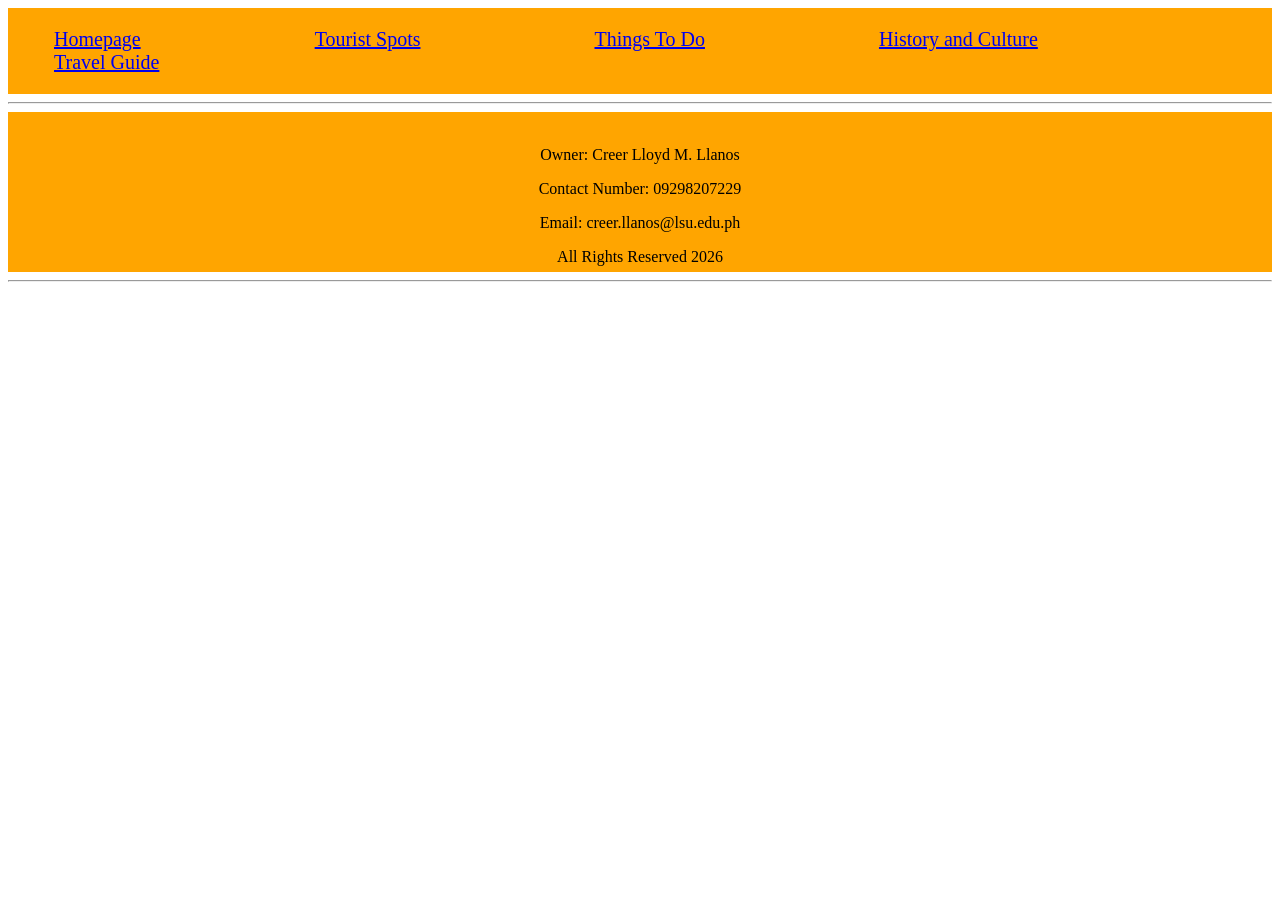
==== activities.html @ 077f2e90 "Add files via upload did a few changes and fixed hero image new html files added changes to css n" ====
<!DOCTYPE html>
<html lang="en">

<head>
    <meta charset="UTF-8">
    <meta name="viewport" content="width=device-width, initial-scale=1.0">
    <title>Activities and Experiences</title>
    <link rel="stylesheet" href="style.css">
</head>

<body>
    <nav>
        <ul>
            <li><a href="index.html">Homepage</a></li>
            <li><a href="destinations.html">Tourist Spots</a></li>
            <li><a href="activities.html">Things To Do</a></li>
            <li><a href="history.html">History and Culture</a></li>
            <li><a href="plan-trip.html">Travel Guide</a></li>
        </ul>
    </nav>

    <hr>
    <footer>
        <br>
        <p>Owner: Creer Lloyd M. Llanos</p>
        <p>Contact Number: 09298207229</p>
        <p>Email: creer.llanos@lsu.edu.ph</p>
        <p>All Rights Reserved 2026</p>
    </footer>
    <hr>
</body>

</html>
---- style.css ----
/* header */

.hero-section {
  position: relative;
  width: 100%;
  height: 100vh;
  background-image: url(Images/tmporara.jpg); /* Replace with your image URL */
  background-position: center center;
  background-repeat: no-repeat;
  background-size: cover;
}

.hero-overlay {
  position: absolute;
  top: 0;
  left: 0;
  width: 100%;
  height: 100%;
  background: rgba(0, 0, 0, 0.4);
  display: flex;
  justify-content: center;
  align-items: center;
  text-align: center;
  padding: 0 20px;
}

.hero-content {
    color: orange;
    text-align: center;
    font-family: Arial, Helvetica, sans-serif;
    text-shadow: 2px 4px 6px;
    font-size: 40px;
    text-wrap: balance;
}

.hero-title {
  font-size: 3rem;
  font-weight: 700;
  margin-bottom: 20px;
  line-height: 1.2;
}

.hero-subtitle {
  font-size: 1.25rem;
  margin-bottom: 30px;
  font-weight: 300;
  opacity: 0.9;
}

.hero-btn {
  display: inline-block;
  padding: 12px 30px;
  font-size: 1rem;
  font-weight: 600;
  color: #ffffff;
  background-color: #007bff; /* Primary Blue color */
  text-decoration: none;
  border-radius: 5px;
  transition: background-color 0.3s ease, transform 0.2s ease;
}

.hero-btn:hover {
  background-color: #0056b3;
  transform: translateY(-2px);
}

/* Responsive Scaling for Smaller Screens */
@media (max-width: 768px) {
  .hero-title {
    font-size: 2.2rem;
  }
  .hero-subtitle {
    font-size: 1rem;
  }
}

/* navigation*/
nav {
    list-style: none; 
    margin: 0; 
    padding: 4px 6px; 
    background-color: orange;
}

nav li {
    display: inline-block;
    margin-right: 170px; 
    font-size: 20px;
    text-align: center; 
}

/* footer */

footer {
    text-align: center;
    background-color: orange;
    height: 160px;
}

/* Homepage */
.introduction {
    text-align:center;
}
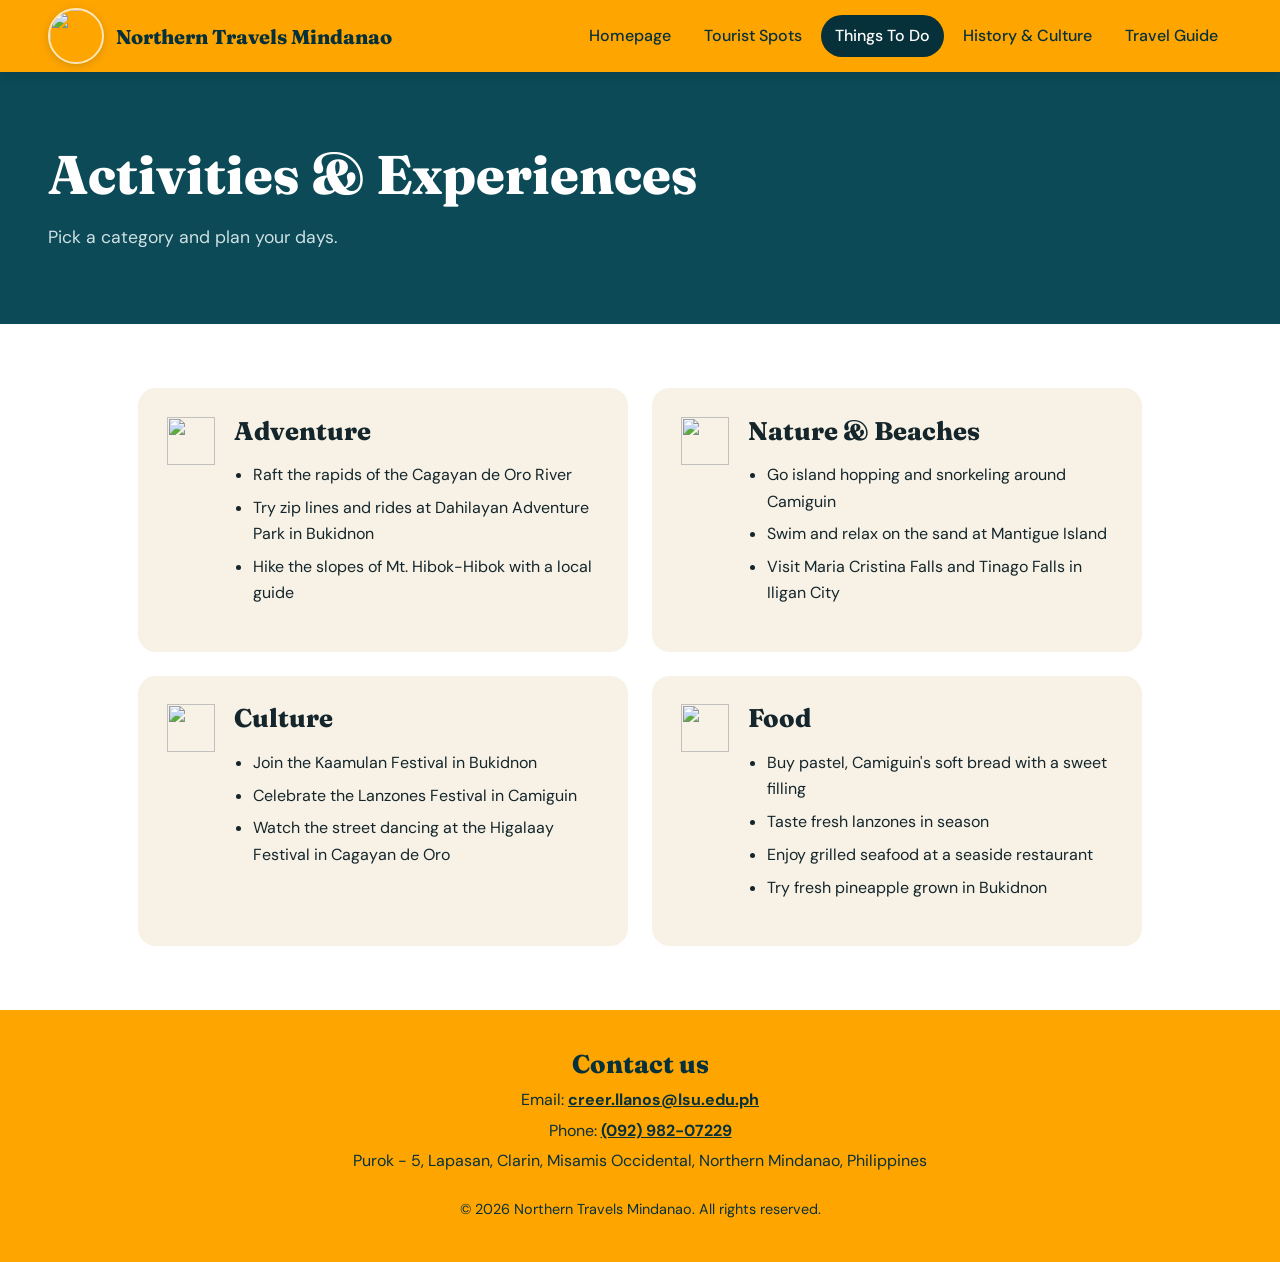
==== commit db19390a: "Add files via upload new changes" ====
--- a/activities.html
+++ b/activities.html
@@ -1,33 +1,108 @@
-<!DOCTYPE html>
-<html lang="en">
-
-<head>
-    <meta charset="UTF-8">
-    <meta name="viewport" content="width=device-width, initial-scale=1.0">
-    <title>Activities and Experiences</title>
-    <link rel="stylesheet" href="style.css">
-</head>
-
-<body>
-    <nav>
-        <ul>
-            <li><a href="index.html">Homepage</a></li>
-            <li><a href="destinations.html">Tourist Spots</a></li>
-            <li><a href="activities.html">Things To Do</a></li>
-            <li><a href="history.html">History and Culture</a></li>
-            <li><a href="plan-trip.html">Travel Guide</a></li>
-        </ul>
-    </nav>
-
-    <hr>
-    <footer>
-        <br>
-        <p>Owner: Creer Lloyd M. Llanos</p>
-        <p>Contact Number: 09298207229</p>
-        <p>Email: creer.llanos@lsu.edu.ph</p>
-        <p>All Rights Reserved 2026</p>
-    </footer>
-    <hr>
-</body>
-
-</html>+<!DOCTYPE html>
+<html lang="en">
+  <head>
+    <meta charset="UTF-8">
+    <meta name="viewport" content="width=device-width, initial-scale=1">
+    <title>Activities &amp; Experiences | Northern Travels Mindanao</title>
+    <meta name="description" content="Things to do in Northern Mindanao: adventure, nature, culture, and food.">
+    <link rel="preconnect" href="https://fonts.googleapis.com">
+    <link rel="preconnect" href="https://fonts.gstatic.com" crossorigin>
+    <link href="https://fonts.googleapis.com/css2?family=DM+Sans:wght@400;500;700&family=Fraunces:opsz,wght@9..144,600;9..144,800&display=swap" rel="stylesheet">
+    <link rel="stylesheet" href="style.css">
+    <link rel="icon" type="image/x-icon" href="assets/icons/website_logo.ico">
+  </head>
+  <body>
+
+    <a class="skip-link" href="#main-content">Skip to content</a>
+
+    <!-- Site header and navigation -->
+    <header class="site-header">
+        <a class="site-header__identity" href="index.html" aria-label="Northern Travels Mindanao homepage">
+          <img class="site-header__logo" src="assets/images/Northern Travels Logo.png" alt="" width="56" height="56">
+          <span class="site-header__brand">Northern Travels Mindanao</span>
+        </a>
+      <input type="checkbox" id="menu-toggle" class="menu-toggle" aria-label="Toggle menu">
+      <label for="menu-toggle" class="menu-button" aria-hidden="true"><span></span></label>
+      <nav class="site-nav" aria-label="Main">
+        <a class="site-nav__link" href="index.html">Homepage</a>
+        <a class="site-nav__link" href="destinations.html">Tourist Spots</a>
+        <a class="site-nav__link" href="activities.html" aria-current="page">Things To Do</a>
+        <a class="site-nav__link" href="history.html">History &amp; Culture</a>
+        <a class="site-nav__link" href="plan-trip.html">Travel Guide</a>
+      </nav>
+    </header>
+
+    <main id="main-content">
+      <!-- Page banner -->
+      <section class="page-banner">
+        <h1 class="page-banner__title">Activities &amp; Experiences</h1>
+        <p class="page-banner__text">Pick a category and plan your days.</p>
+      </section>
+
+      <!-- Activity categories -->
+      <div class="activity-grid">
+        <section class="activity-category">
+          <img class="activity-category__icon" src="assets/icons/mountain.svg" alt="" width="48" height="48">
+          <div>
+            <h2 class="activity-category__title">Adventure</h2>
+            <ul class="activity-category__list">
+              <li>Raft the rapids of the Cagayan de Oro River</li>
+              <li>Try zip lines and rides at Dahilayan Adventure Park in Bukidnon</li>
+              <li>Hike the slopes of Mt. Hibok-Hibok with a local guide</li>
+            </ul>
+          </div>
+        </section>
+
+        <section class="activity-category">
+          <img class="activity-category__icon" src="assets/icons/wave.svg" alt="" width="48" height="48">
+          <div>
+            <h2 class="activity-category__title">Nature &amp; Beaches</h2>
+            <ul class="activity-category__list">
+              <li>Go island hopping and snorkeling around Camiguin</li>
+              <li>Swim and relax on the sand at Mantigue Island</li>
+              <li>Visit Maria Cristina Falls and Tinago Falls in Iligan City</li>
+            </ul>
+          </div>
+        </section>
+
+        <section class="activity-category">
+          <img class="activity-category__icon" src="assets/icons/flag.svg" alt="" width="48" height="48">
+          <div>
+            <h2 class="activity-category__title">Culture</h2>
+            <ul class="activity-category__list">
+              <li>Join the Kaamulan Festival in Bukidnon</li>
+              <li>Celebrate the Lanzones Festival in Camiguin</li>
+              <li>Watch the street dancing at the Higalaay Festival in Cagayan de Oro</li>
+            </ul>
+          </div>
+        </section>
+
+        <section class="activity-category">
+          <img class="activity-category__icon" src="assets/icons/bowl.svg" alt="" width="48" height="48">
+          <div>
+            <h2 class="activity-category__title">Food</h2>
+            <ul class="activity-category__list">
+              <li>Buy pastel, Camiguin's soft bread with a sweet filling</li>
+              <li>Taste fresh lanzones in season</li>
+              <li>Enjoy grilled seafood at a seaside restaurant</li>
+              <li>Try fresh pineapple grown in Bukidnon</li>
+            </ul>
+          </div>
+        </section>
+      </div>
+
+    </main>
+
+    <!-- Site footer with contact information -->
+    <footer class="site-footer">
+      <h2 class="site-footer__title">Contact us</h2>
+      <address class="site-footer__address">
+        <p>Email: <a href="mailto:creer.llanos@lsu.edu.ph">creer.llanos@lsu.edu.ph</a></p>
+        <p>Phone: <a href="tel:+6309298207229">(092) 982-07229</a></p>
+        <p>Purok - 5, Lapasan, Clarin, Misamis Occidental, Northern Mindanao, Philippines</p>
+      </address>
+      <p class="site-footer__copyright">&copy; 2026 Northern Travels Mindanao. All rights reserved.</p>
+    </footer>
+
+  </body>
+</html>
--- a/style.css
+++ b/style.css
@@ -1,103 +1,665 @@
-/* header */
-
-.hero-section {
-  position: relative;
-  width: 100%;
-  height: 100vh;
-  background-image: url(Images/tmporara.jpg); /* Replace with your image URL */
-  background-position: center center;
-  background-repeat: no-repeat;
-  background-size: cover;
-}
-
-.hero-overlay {
-  position: absolute;
-  top: 0;
-  left: 0;
-  width: 100%;
-  height: 100%;
-  background: rgba(0, 0, 0, 0.4);
-  display: flex;
-  justify-content: center;
-  align-items: center;
-  text-align: center;
-  padding: 0 20px;
-}
-
-.hero-content {
-    color: orange;
-    text-align: center;
-    font-family: Arial, Helvetica, sans-serif;
-    text-shadow: 2px 4px 6px;
-    font-size: 40px;
-    text-wrap: balance;
-}
-
-.hero-title {
-  font-size: 3rem;
-  font-weight: 700;
-  margin-bottom: 20px;
-  line-height: 1.2;
-}
-
-.hero-subtitle {
-  font-size: 1.25rem;
-  margin-bottom: 30px;
-  font-weight: 300;
-  opacity: 0.9;
-}
-
-.hero-btn {
-  display: inline-block;
-  padding: 12px 30px;
-  font-size: 1rem;
-  font-weight: 600;
-  color: #ffffff;
-  background-color: #007bff; /* Primary Blue color */
-  text-decoration: none;
-  border-radius: 5px;
-  transition: background-color 0.3s ease, transform 0.2s ease;
-}
-
-.hero-btn:hover {
-  background-color: #0056b3;
-  transform: translateY(-2px);
-}
-
-/* Responsive Scaling for Smaller Screens */
-@media (max-width: 768px) {
-  .hero-title {
-    font-size: 2.2rem;
-  }
-  .hero-subtitle {
-    font-size: 1rem;
-  }
-}
-
-/* navigation*/
-nav {
-    list-style: none; 
-    margin: 0; 
-    padding: 4px 6px; 
-    background-color: orange;
-}
-
-nav li {
-    display: inline-block;
-    margin-right: 170px; 
-    font-size: 20px;
-    text-align: center; 
-}
-
-/* footer */
-
-footer {
-    text-align: center;
-    background-color: orange;
-    height: 160px;
-}
-
-/* Homepage */
-.introduction {
-    text-align:center;
+:root {
+  --color-sea: #0b4a56;
+  --color-sea-dark: #07313a;
+  --color-sun: #ffa500;
+  --color-sun-dark: #a86700;
+  --color-sand: #f7f1e6;
+  --color-ink: #14262b;
+  --color-muted: #4d6269;
+  --color-white: #fff;
+  --radius: 18px;
+  --header-height: 72px;
+  --font-heading: "Fraunces", Georgia, "Times New Roman", serif;
+  --font-body: "DM Sans", "Segoe UI", Arial, sans-serif;
+}
+
+ /* Base Content */
+*,
+*::before,
+*::after {
+  box-sizing: border-box;
+}
+
+html {
+  scroll-behavior: smooth;
+  scroll-padding-top: calc(var(--header-height) + 8px);
+}
+
+body {
+  margin: 0;
+  font-family: var(--font-body);
+  color: var(--color-ink);
+  background: var(--color-white);
+  line-height: 1.65;
+}
+
+img {
+  max-width: 100%;
+  display: block;
+}
+
+a {
+  color: inherit;
+}
+
+h1,
+h2,
+h3 {
+  font-family: var(--font-heading);
+  line-height: 1.15;
+  margin: 0 0 0.6em;
+}
+
+h2 {
+  font-size: clamp(1.7rem, 3.5vw, 2.4rem);
+  font-weight: 800;
+}
+
+h3 {
+  font-size: 1.25rem;
+  font-weight: 600;
+}
+
+p {
+  margin: 0 0 1em;
+}
+
+ul {
+  padding-left: 1.2rem;
+}
+
+li {
+  margin-bottom: 0.4rem;
+}
+
+:focus-visible {
+  outline: 3px solid var(--color-sea);
+  outline-offset: 3px;
+}
+
+/* Header and navigation */
+.site-header {
+  position: sticky;
+  top: 0;
+  z-index: 50;
+  height: var(--header-height);
+  display: flex;
+  align-items: center;
+  justify-content: space-between;
+  gap: 1.5rem;
+  padding: 0 clamp(1rem, 4vw, 3rem);
+  background: var(--color-sun);
+  box-shadow: 0 2px 12px rgba(0, 0, 0, 0.15);
+}
+
+.site-header__identity {
+  display: flex;
+  align-items: center;
+  gap: 0.75rem;
+  flex-shrink: 0;
+  text-decoration: none;
+}
+
+.site-header__logo {
+  width: 56px;
+  height: 56px;
+  object-fit: cover;
+  object-position: center;
+  border-radius: 50%;
+  border: 2px solid rgba(255, 255, 255, 0.72);
+  box-shadow: 0 2px 8px rgba(7, 49, 58, 0.18);
+}
+
+.site-header__brand {
+  font-family: var(--font-heading);
+  font-weight: 800;
+  font-size: 1.25rem;
+  text-decoration: none;
+  color: var(--color-sea-dark);
+}
+
+.site-nav {
+  display: flex;
+  gap: 0.25rem;
+}
+
+.site-nav__link {
+  text-decoration: none;
+  font-weight: 500;
+  color: var(--color-sea-dark);
+  padding: 0.5rem 0.9rem;
+  border-radius: 999px;
+  transition: background 0.2s, color 0.2s;
+}
+
+.site-nav__link:hover,
+.site-nav__link[aria-current="page"] {
+  background: var(--color-sea-dark);
+  color: var(--color-white);
+}
+
+.menu-toggle,
+.menu-button {
+  display: none;
+}
+
+/* Buttons */
+.button {
+  display: inline-block;
+  border: 0;
+  cursor: pointer;
+  background: var(--color-sun);
+  color: var(--color-sea-dark);
+  font: 700 1rem var(--font-body);
+  text-decoration: none;
+  padding: 0.9rem 1.8rem;
+  border-radius: 999px;
+  transition: transform 0.2s, background 0.2s;
+}
+
+.button:hover {
+  background: var(--color-sea-dark);
+  color: var(--color-white);
+  transform: translateY(-2px);
+}
+
+/*  Home page */
+.hero {
+  min-height: calc(100svh - var(--header-height));
+  display: flex;
+  align-items: flex-end;
+  padding: clamp(1.5rem, 6vw, 5rem);
+  color: var(--color-white);
+  background:
+    linear-gradient(to top, rgba(7, 49, 58, 0.85), rgba(7, 49, 58, 0.15) 70%),
+    url("assets/images/camiguin-coast.jpg") center / cover no-repeat,
+    linear-gradient(135deg, var(--color-sea), #2b8a9a);
+}
+
+.hero__content {
+  max-width: 640px;
+  animation: rise 0.9s ease-out both;
+}
+
+.hero__title {
+  font-size: clamp(2.6rem, 7vw, 5rem);
+  font-weight: 800;
+  margin-bottom: 0.3em;
+}
+
+.hero__tagline {
+  font-size: clamp(1.1rem, 2vw, 1.4rem);
+  margin-bottom: 1.6rem;
+}
+
+@keyframes rise {
+  from {
+    opacity: 0;
+    transform: translateY(24px);
+  }
+
+  to {
+    opacity: 1;
+    transform: none;
+  }
+}
+
+.intro {
+  display: grid;
+  grid-template-columns: 1.1fr 1fr;
+  gap: clamp(1.5rem, 5vw, 4rem);
+  align-items: center;
+  max-width: 1200px;
+  margin: 0 auto;
+  padding: clamp(3rem, 8vw, 6rem) clamp(1rem, 4vw, 3rem);
+}
+
+.intro__label {
+  display: inline-block;
+  padding: 0.3rem 0.9rem;
+  border: 1.5px solid var(--color-sun-dark);
+  border-radius: 999px;
+  font-size: 0.85rem;
+  font-weight: 700;
+  color: var(--color-sun-dark);
+}
+
+.intro__text p:not(.intro__label) {
+  color: var(--color-muted);
+  max-width: 62ch;
+}
+
+.intro__image {
+  width: 100%;
+  aspect-ratio: 4 / 3;
+  object-fit: cover;
+  border-radius: var(--radius);
+  box-shadow: 0 20px 40px rgba(7, 49, 58, 0.25);
+}
+
+.gallery-section {
+  max-width: 1200px;
+  margin: 0 auto;
+  padding: 0 clamp(1rem, 4vw, 3rem) clamp(3rem, 8vw, 6rem);
+}
+
+.section-heading p {
+  color: var(--color-muted);
+}
+
+.gallery {
+  display: grid;
+  grid-template-columns: repeat(3, 1fr);
+  gap: 1rem;
+}
+
+.gallery__item {
+  position: relative;
+  margin: 0;
+  overflow: hidden;
+  border-radius: var(--radius);
+  aspect-ratio: 4 / 3;
+}
+
+.gallery__image {
+  width: 100%;
+  height: 100%;
+  object-fit: cover;
+  transition: transform 0.4s;
+}
+
+.gallery__item:hover .gallery__image {
+  transform: scale(1.05);
+}
+
+.gallery__caption {
+  position: absolute;
+  inset: auto 0 0 0;
+  padding: 2.5rem 1rem 1rem;
+  display: flex;
+  flex-direction: column;
+  color: var(--color-white);
+  background: linear-gradient(to top, rgba(7, 49, 58, 0.9), transparent);
+}
+
+.gallery__caption strong {
+  font-family: var(--font-heading);
+  font-size: 1.15rem;
+}
+
+.gallery__caption span {
+  font-size: 0.9rem;
+}
+
+/*  Inner pages */
+.page-banner {
+  background: var(--color-sea);
+  color: var(--color-white);
+  padding: clamp(2.5rem, 6vw, 4.5rem) clamp(1rem, 4vw, 3rem);
+}
+
+.page-banner__title {
+  font-size: clamp(2rem, 5vw, 3.4rem);
+  font-weight: 800;
+  max-width: 1200px;
+  margin: 0 auto 0.3em;
+}
+
+.page-banner__text {
+  max-width: 1200px;
+  margin: 0 auto;
+  color: #cfe0e3;
+  font-size: 1.1rem;
+}
+
+.spot-list {
+  max-width: 1100px;
+  margin: 0 auto;
+  padding: clamp(2rem, 6vw, 4rem) clamp(1rem, 4vw, 3rem);
+  display: grid;
+  gap: 3rem;
+}
+
+.spot {
+  display: grid;
+  grid-template-columns: 1fr 1fr;
+  gap: clamp(1.5rem, 4vw, 3rem);
+  align-items: center;
+}
+
+.spot:nth-child(even) .spot__image {
+  order: 2;
+}
+
+.spot__image {
+  width: 100%;
+  aspect-ratio: 3 / 2;
+  object-fit: cover;
+  border-radius: var(--radius);
+  box-shadow: 0 12px 28px rgba(7, 49, 58, 0.2);
+}
+
+.spot__description {
+  color: var(--color-muted);
+}
+
+.spot__location {
+  color: var(--color-sea);
+}
+
+.activity-grid {
+  max-width: 1100px;
+  margin: 0 auto;
+  padding: clamp(2rem, 6vw, 4rem) clamp(1rem, 4vw, 3rem);
+  display: grid;
+  grid-template-columns: repeat(2, 1fr);
+  gap: 1.5rem;
+}
+
+.activity-category {
+  display: flex;
+  gap: 1.2rem;
+  background: var(--color-sand);
+  border-radius: var(--radius);
+  padding: 1.8rem;
+}
+
+.activity-category__icon {
+  width: 48px;
+  height: 48px;
+  flex-shrink: 0;
+}
+
+.activity-category__title {
+  font-size: 1.6rem;
+  margin-bottom: 0.5em;
+}
+
+.content-section {
+  max-width: 1100px;
+  margin: 0 auto;
+  padding: clamp(2rem, 5vw, 3.5rem) clamp(1rem, 4vw, 3rem);
+}
+
+.content-section p {
+  max-width: 70ch;
+  color: var(--color-muted);
+}
+
+.content-section--tinted {
+  max-width: none;
+  background: var(--color-sand);
+}
+
+.content-section--tinted>* {
+  max-width: 1100px;
+  margin-left: auto;
+  margin-right: auto;
+}
+
+.two-columns {
+  display: grid;
+  grid-template-columns: 1fr 1fr;
+  gap: 2rem;
+}
+
+.table-wrapper {
+  overflow-x: auto;
+}
+
+.itinerary {
+  width: 100%;
+  border-collapse: collapse;
+  min-width: 640px;
+}
+
+.itinerary th,
+.itinerary td {
+  text-align: left;
+  padding: 0.9rem 1rem;
+  border-bottom: 1px solid #d8d2c4;
+  vertical-align: top;
+}
+
+.itinerary thead th {
+  background: var(--color-sea);
+  color: var(--color-white);
+}
+
+.itinerary tbody th {
+  color: var(--color-sea);
+  white-space: nowrap;
+}
+
+.checklist {
+  list-style: none;
+  padding: 0;
+}
+
+.checklist input {
+  margin-right: 0.5rem;
+  accent-color: var(--color-sea);
+}
+
+/* Contact form */
+.trip-form {
+  display: grid;
+  grid-template-columns: 1fr 1fr;
+  gap: 1.2rem;
+  max-width: 760px;
+}
+
+.trip-form__field {
+  display: flex;
+  flex-direction: column;
+  gap: 0.35rem;
+}
+
+.trip-form__field--full,
+.trip-form__submit {
+  grid-column: 1 / -1;
+}
+
+.trip-form label {
+  font-weight: 700;
+}
+
+.trip-form input,
+.trip-form textarea {
+  font: inherit;
+  padding: 0.7rem 0.9rem;
+  border: 1.5px solid #b9c5c8;
+  border-radius: 10px;
+  background: var(--color-white);
+}
+
+.trip-form input:focus,
+.trip-form textarea:focus {
+  border-color: var(--color-sea);
+  outline: 2px solid var(--color-sea);
+}
+
+.trip-form__submit {
+  justify-self: start;
+}
+
+/* Footer */
+.site-footer {
+  background: var(--color-sun);
+  color: var(--color-sea-dark);
+  text-align: center;
+  padding: 2.5rem 1rem;
+}
+
+.site-footer__title {
+  font-size: 1.6rem;
+  margin-bottom: 0.5rem;
+}
+
+.site-footer__address {
+  font-style: normal;
+}
+
+.site-footer__address p {
+  margin: 0 0 0.25rem;
+}
+
+.site-footer a {
+  font-weight: 700;
+}
+
+.site-footer__copyright {
+  margin: 1.5rem 0 0;
+  font-size: 0.9rem;
+}
+
+/* Responsive */
+@media (max-width: 900px) {
+
+  .intro,
+  .spot,
+  .two-columns,
+  .activity-grid {
+    grid-template-columns: 1fr;
+  }
+
+  .spot:nth-child(even) .spot__image {
+    order: 0;
+  }
+
+  .gallery {
+    grid-template-columns: repeat(2, 1fr);
+  }
+
+  .menu-button {
+    display: block;
+    width: 44px;
+    height: 44px;
+    cursor: pointer;
+    position: relative;
+    margin-left: auto;
+  }
+
+  .menu-button span,
+  .menu-button span::before,
+  .menu-button span::after {
+    content: "";
+    position: absolute;
+    left: 10px;
+    width: 24px;
+    height: 3px;
+    background: var(--color-sea-dark);
+    border-radius: 2px;
+  }
+
+  .menu-button span {
+    top: 20px;
+  }
+
+  .menu-button span::before {
+    left: 0;
+    top: -8px;
+  }
+
+  .menu-button span::after {
+    left: 0;
+    top: 8px;
+  }
+
+  .menu-toggle {
+    display: block;
+    position: absolute;
+    opacity: 0;
+    width: 44px;
+    height: 44px;
+    right: clamp(1rem, 4vw, 3rem);
+  }
+
+  .menu-toggle:focus-visible+.menu-button {
+    outline: 3px solid var(--color-sea-dark);
+    border-radius: 8px;
+  }
+
+  .site-nav {
+    position: absolute;
+    top: var(--header-height);
+    left: 0;
+    right: 0;
+    flex-direction: column;
+    background: var(--color-sun);
+    padding: 0.5rem 1rem 1rem;
+    display: none;
+    box-shadow: 0 8px 12px rgba(0, 0, 0, 0.15);
+  }
+
+  .menu-toggle:checked~.site-nav {
+    display: flex;
+  }
+}
+
+@media (max-width: 560px) {
+  .site-header {
+    padding-inline: 0.75rem;
+    gap: 0.5rem;
+  }
+
+  .site-header__identity {
+    gap: 0.5rem;
+  }
+
+  .site-header__logo {
+    width: 48px;
+    height: 48px;
+  }
+
+  .site-header__brand {
+    font-size: 0.95rem;
+  }
+
+  .gallery,
+  .trip-form {
+    grid-template-columns: 1fr;
+  }
+
+  .activity-category {
+    flex-direction: column;
+  }
+}
+
+/* Accessibility */
+.skip-link {
+  position: absolute;
+  left: -999px;
+  top: 0;
+  background: var(--color-sun);
+  color: var(--color-ink);
+  padding: 0.6rem 1rem;
+  z-index: 100;
+}
+
+.skip-link:focus {
+  left: 0;
+}
+
+.visually-hidden {
+  position: absolute;
+  width: 1px;
+  height: 1px;
+  overflow: hidden;
+  clip: rect(0 0 0 0);
+  white-space: nowrap;
+}
+
+@media (prefers-reduced-motion: reduce) {
+  html {
+    scroll-behavior: auto;
+  }
+
+  .hero__content {
+    animation: none;
+  }
+
+  * {
+    transition: none !important;
+  }
 }
